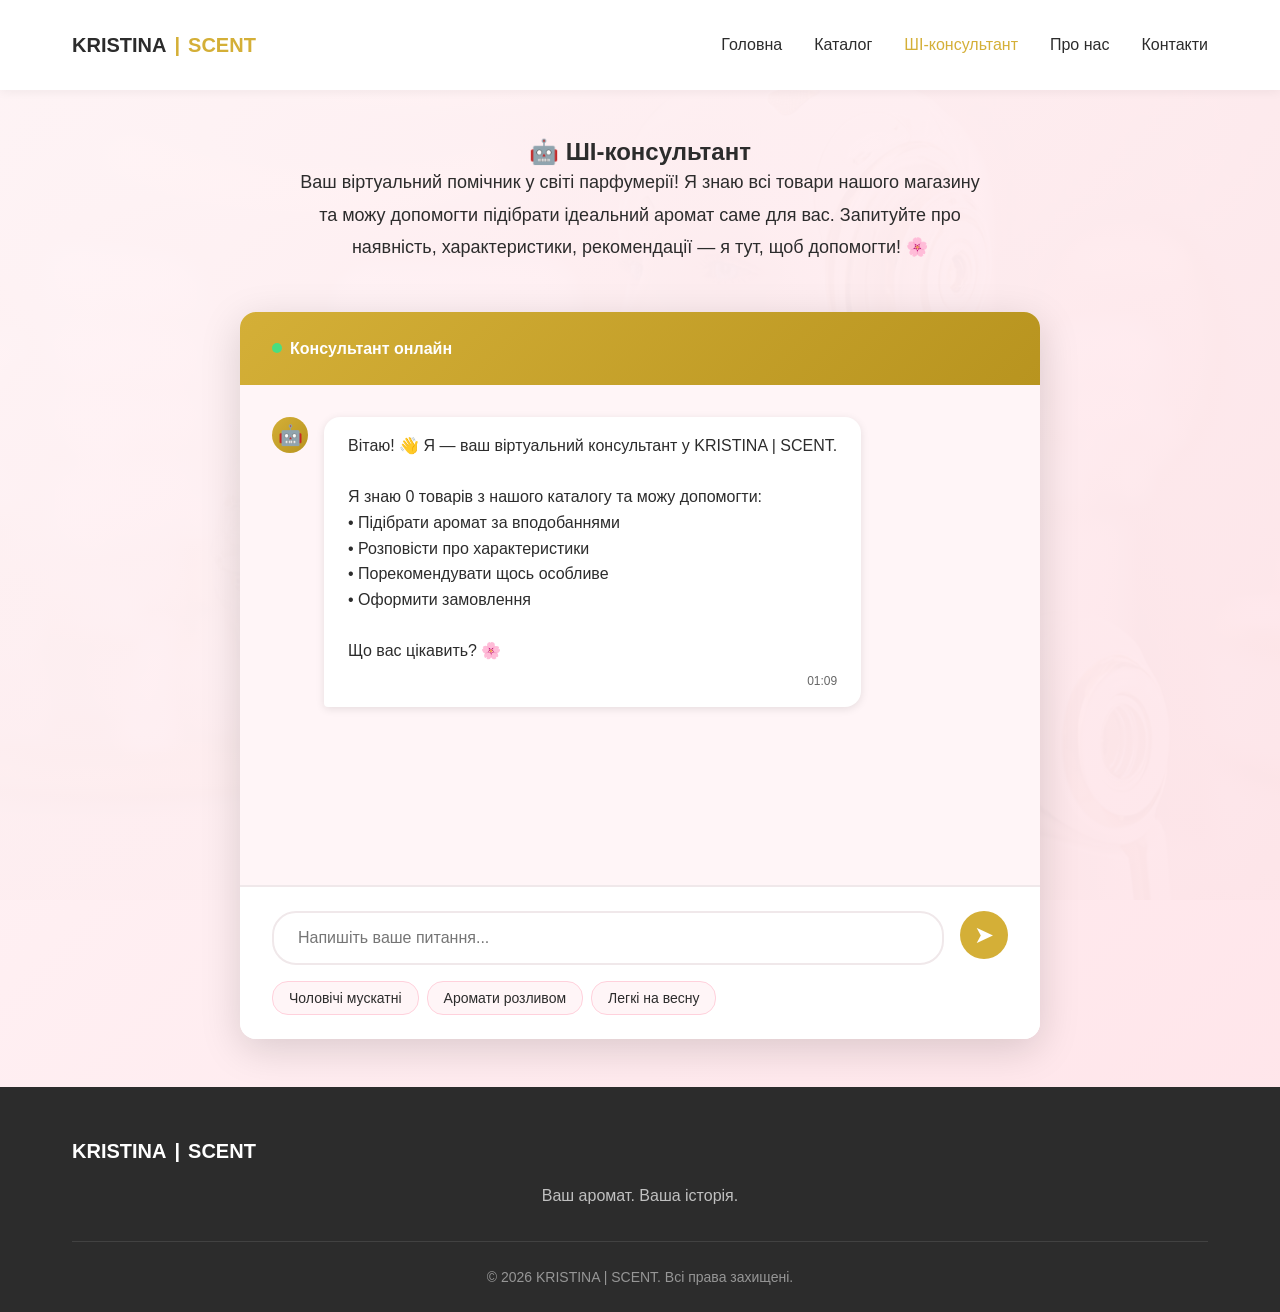
==== ai-consultant.html @ 4723db35 "Clean history: remove leaked keys; move secrets to Worker" ====
<!DOCTYPE html>
<html lang="uk">
<head>
    <meta charset="UTF-8">
    <meta name="viewport" content="width=device-width, initial-scale=1.0">
    <meta name="description" content="ШІ-консультант KRISTINA | SCENT — віртуальний помічник з вибору парфумерії">
    <title>ШІ-консультант — KRISTINA | SCENT</title>
    <link rel="icon" type="image/png" href="images/brand/favicon.png">
    <link rel="stylesheet" href="style.css">
    <link rel="stylesheet" href="ai-consultant.css">
</head>
<body>
    <!-- Header -->
    <header class="header">
        <div class="container">
            <div class="header-content">
                <a href="index.html" class="logo">
                    <span class="logo-text">KRISTINA</span>
                    <span class="logo-divider">|</span>
                    <span class="logo-accent">SCENT</span>
                </a>
                <button class="menu-toggle" aria-label="Меню">
                    <span></span>
                    <span></span>
                    <span></span>
                </button>
                <nav class="nav">
                    <a href="index.html" class="nav-link">Головна</a>
                    <a href="catalog.html" class="nav-link">Каталог</a>
                    <a href="ai-consultant.html" class="nav-link active">ШІ-консультант</a>
                    <a href="index.html#about" class="nav-link">Про нас</a>
                    <a href="index.html#contact" class="nav-link">Контакти</a>
                </nav>
            </div>
        </div>
    </header>

    <!-- AI Consultant Section -->
    <section class="ai-consultant-section">
        <div class="ai-background"></div>
        <div class="container">
            <div class="ai-intro">
                <h1 class="page-title">🤖 ШІ-консультант</h1>
                <p class="ai-description">
                    Ваш віртуальний помічник у світі парфумерії! Я знаю всі товари нашого магазину 
                    та можу допомогти підібрати ідеальний аромат саме для вас. Запитуйте про наявність, 
                    характеристики, рекомендації — я тут, щоб допомогти! 🌸
                </p>
            </div>

            <div class="chat-container">
                <div class="chat-header">
                    <div class="chat-status">
                        <span class="status-dot"></span>
                        <span>Консультант онлайн</span>
                    </div>
                </div>

                <div class="chat-messages" id="chatMessages">
                    <!-- Messages will be added here -->
                </div>

                <div class="chat-input-container">
                    <div class="typing-indicator" id="typingIndicator" style="display: none;">
                        <span></span>
                        <span></span>
                        <span></span>
                    </div>
                    <form class="chat-input-form" id="chatForm">
                        <input 
                            type="text" 
                            id="chatInput" 
                            placeholder="Напишіть ваше питання..."
                            autocomplete="off"
                            required
                        >
                        <button type="submit" id="sendButton">
                            <span>➤</span>
                        </button>
                    </form>
                    <div class="quick-questions">
                        <button class="quick-btn" data-question="Що чоловіче мускатне ви порекомендуєте?">Чоловічі мускатні</button>
                        <button class="quick-btn" data-question="Які аромати у вас є розливом?">Аромати розливом</button>
                        <button class="quick-btn" data-question="Порекомендуйте щось легке на весну">Легкі на весну</button>
                    </div>
                </div>
            </div>
        </div>
    </section>

    <!-- Footer -->
    <footer class="footer">
        <div class="container">
            <div class="footer-content">
                <div class="footer-brand">
                    <div class="logo">
                        <span class="logo-text">KRISTINA</span>
                        <span class="logo-divider">|</span>
                        <span class="logo-accent">SCENT</span>
                    </div>
                    <p class="footer-text">Ваш аромат. Ваша історія.</p>
                </div>
                <div class="footer-bottom">
                    <p>&copy; 2026 KRISTINA | SCENT. Всі права захищені.</p>
                </div>
            </div>
        </div>
    </footer>

    <script src="script.js"></script>
    <script src="ai-consultant.js"></script>
</body>
</html>
---- style.css ----
/* ========================================
   KRISTINA | SCENT — CSS Styles
   Mobile-first, Responsive, Soft Luxury
   ======================================== */

/* CSS Variables */
:root {
    --color-soft-pink: #FFF5F7;
    --color-pink-light: #FFE4E9;
    --color-pink-medium: #FFD1DC;
    --color-warm-gold: #D4AF37;
    --color-gold-dark: #B8941F;
    --color-white: #FFFFFF;
    --color-text: #2C2C2C;
    --color-text-light: #666666;
    --color-border: #F0E8EA;
    
    --font-primary: -apple-system, BlinkMacSystemFont, 'Segoe UI', Roboto, 'Helvetica Neue', Arial, sans-serif;
    
    --spacing-xs: 0.5rem;
    --spacing-sm: 1rem;
    --spacing-md: 1.5rem;
    --spacing-lg: 2rem;
    --spacing-xl: 3rem;
    --spacing-xxl: 4rem;
    
    --border-radius: 12px;
    --transition: all 0.3s ease;
}

/* Reset & Base Styles */
* {
    margin: 0;
    padding: 0;
    box-sizing: border-box;
}

html {
    scroll-behavior: smooth;
}

body {
    font-family: var(--font-primary);
    color: var(--color-text);
    background-color: var(--color-soft-pink);
    line-height: 1.6;
    overflow-x: hidden;
}

img {
    max-width: 100%;
    height: auto;
    display: block;
}

a {
    text-decoration: none;
    color: inherit;
    transition: var(--transition);
}

button {
    font-family: inherit;
    border: none;
    cursor: pointer;
    transition: var(--transition);
}

/* Container */
.container {
    width: 100%;
    max-width: 1200px;
    margin: 0 auto;
    padding: 0 var(--spacing-sm);
}

/* Typography */
h1, h2, h3, h4 {
    line-height: 1.2;
    font-weight: 600;
}

.section-title {
    font-size: 2rem;
    text-align: center;
    margin-bottom: var(--spacing-xl);
    color: var(--color-text);
    position: relative;
}

.section-title::after {
    content: '';
    display: block;
    width: 60px;
    height: 3px;
    background: linear-gradient(90deg, var(--color-warm-gold), var(--color-gold-dark));
    margin: var(--spacing-sm) auto 0;
    border-radius: 2px;
}

/* Header */
.header {
    background-color: var(--color-white);
    box-shadow: 0 2px 10px rgba(0, 0, 0, 0.05);
    position: sticky;
    top: 0;
    z-index: 1000;
}

.header-content {
    display: flex;
    justify-content: space-between;
    align-items: center;
    padding: var(--spacing-md) 0;
}

.logo {
    display: flex;
    align-items: center;
    gap: var(--spacing-xs);
    font-size: 1.25rem;
    font-weight: 600;
}

.logo-text {
    color: var(--color-text);
}

.logo-divider {
    color: var(--color-warm-gold);
}

.logo-accent {
    color: var(--color-warm-gold);
    font-weight: 700;
}

/* Mobile Menu Toggle */
.menu-toggle {
    display: flex;
    flex-direction: column;
    gap: 5px;
    background: transparent;
    padding: var(--spacing-xs);
    z-index: 1001;
}

.menu-toggle span {
    width: 25px;
    height: 2px;
    background-color: var(--color-text);
    transition: var(--transition);
}

.menu-toggle.active span:nth-child(1) {
    transform: rotate(45deg) translate(5px, 5px);
}

.menu-toggle.active span:nth-child(2) {
    opacity: 0;
}

.menu-toggle.active span:nth-child(3) {
    transform: rotate(-45deg) translate(7px, -6px);
}

/* Navigation */
.nav {
    display: none;
    position: fixed;
    top: 70px;
    left: 0;
    right: 0;
    background-color: var(--color-white);
    flex-direction: column;
    padding: var(--spacing-md);
    box-shadow: 0 4px 10px rgba(0, 0, 0, 0.1);
}

.nav.active {
    display: flex;
}

.nav-link {
    padding: var(--spacing-sm);
    color: var(--color-text);
    font-weight: 500;
    border-bottom: 1px solid var(--color-border);
}

.nav-link:last-child {
    border-bottom: none;
}

.nav-link:hover,
.nav-link.active {
    color: var(--color-warm-gold);
}

/* Hero Slider Section */
.hero {
    padding: 0;
    position: relative;
    overflow: hidden;
}

.hero-slider {
    position: relative;
    width: 100%;
    aspect-ratio: 16 / 9; /* Mobile: 16:9 */
    overflow: hidden;
}

.hero-slide {
    position: absolute;
    top: 0;
    left: 0;
    width: 100%;
    height: 100%;
    opacity: 0;
    visibility: hidden;
    transition: opacity 0.8s ease-in-out, visibility 0.8s ease-in-out;
    display: flex;
    align-items: center;
    text-align: center;
}

.hero-slide.active {
    opacity: 1;
    visibility: visible;
    z-index: 1;
}

.hero-slide-bg {
    position: absolute;
    top: 0;
    left: 0;
    width: 100%;
    height: 100%;
    z-index: 0;
}

.hero-slide-bg img {
    width: 100%;
    height: 100%;
    object-fit: cover;
}

/* Overlay для читабельності тексту */
.hero-slide::before {
    content: '';
    position: absolute;
    top: 0;
    left: 0;
    right: 0;
    bottom: 0;
    background: linear-gradient(180deg, rgba(255,255,255,0.5) 0%, rgba(255,255,255,0.7) 100%);
    z-index: 1;
    pointer-events: none;
}

.hero-slide .container {
    position: relative;
    z-index: 2;
    width: 100%;
}

.hero-content {
    max-width: 600px;
    margin: 0 auto;
    padding: var(--spacing-lg);
}

.hero-title {
    font-size: 2rem;
    margin-bottom: var(--spacing-md);
    color: var(--color-text);
    line-height: 1.2;
}

.hero-text {
    font-size: 1rem;
    color: var(--color-text);
    margin-bottom: var(--spacing-lg);
    line-height: 1.6;
}

/* Navigation Arrows */
.hero-arrow {
    position: absolute;
    top: 50%;
    transform: translateY(-50%);
    z-index: 10;
    background: rgba(255, 255, 255, 0.9);
    border: none;
    width: 40px;
    height: 40px;
    border-radius: 50%;
    cursor: pointer;
    display: flex;
    align-items: center;
    justify-content: center;
    transition: var(--transition);
    box-shadow: 0 2px 10px rgba(0, 0, 0, 0.1);
}

.hero-arrow:hover {
    background: var(--color-white);
    box-shadow: 0 4px 15px rgba(0, 0, 0, 0.15);
}

.hero-arrow span {
    font-size: 1.5rem;
    color: var(--color-text);
    line-height: 1;
    margin-top: -2px;
}

.hero-arrow-prev {
    left: var(--spacing-sm);
}

.hero-arrow-next {
    right: var(--spacing-sm);
}

/* Dots Navigation */
.hero-dots {
    position: absolute;
    bottom: var(--spacing-md);
    left: 50%;
    transform: translateX(-50%);
    z-index: 10;
    display: flex;
    gap: var(--spacing-xs);
}

.hero-dot {
    width: 10px;
    height: 10px;
    border-radius: 50%;
    background: rgba(255, 255, 255, 0.5);
    border: 2px solid rgba(212, 175, 55, 0.3);
    cursor: pointer;
    transition: var(--transition);
    padding: 0;
}

.hero-dot:hover {
    background: rgba(212, 175, 55, 0.5);
    border-color: var(--color-warm-gold);
}

.hero-dot.active {
    background: var(--color-warm-gold);
    border-color: var(--color-warm-gold);
    width: 24px;
    border-radius: 5px;
}

/* Buttons */
.btn {
    display: inline-block;
    padding: var(--spacing-md) var(--spacing-xl);
    border-radius: var(--border-radius);
    font-weight: 600;
    font-size: 1rem;
    transition: var(--transition);
}

.btn-primary {
    background: linear-gradient(135deg, var(--color-warm-gold), var(--color-gold-dark));
    color: var(--color-white);
}

.btn-primary:hover {
    transform: translateY(-2px);
    box-shadow: 0 6px 20px rgba(212, 175, 55, 0.4);
}

/* Categories Section */
.categories {
    padding: var(--spacing-xl) 0;
}

/* Large Category Cards (PRIMARY CTA) */
.categories-large-grid {
    display: grid;
    gap: var(--spacing-md);
    grid-template-columns: 1fr;
}

.category-large-card {
    position: relative;
    height: 160px;
    border-radius: var(--border-radius);
    overflow: hidden;
    cursor: pointer;
    transition: var(--transition);
    background-size: 90%;
    background-position: center;
    background-repeat: no-repeat;
    background-color: var(--color-pink-light);
    display: flex;
    align-items: flex-end;
    padding: var(--spacing-md);
}

.category-overlay {
    position: absolute;
    top: 0;
    left: 0;
    right: 0;
    bottom: 0;
    background: linear-gradient(180deg, rgba(0,0,0,0.1) 0%, rgba(0,0,0,0.4) 100%);
    transition: var(--transition);
}

.category-large-card:hover .category-overlay {
    background: linear-gradient(180deg, rgba(0,0,0,0.2) 0%, rgba(0,0,0,0.5) 100%);
}

.category-large-card:hover {
    transform: translateY(-5px);
    box-shadow: 0 10px 30px rgba(0, 0, 0, 0.15);
}

.category-large-title {
    position: relative;
    z-index: 1;
    color: var(--color-white);
    font-size: 1.125rem;
    font-weight: 600;
    text-shadow: 0 2px 10px rgba(0,0,0,0.5);
    background: linear-gradient(90deg, rgba(0,0,0,0.6) 0%, rgba(0,0,0,0.3) 100%);
    padding: var(--spacing-xs) var(--spacing-sm);
    border-radius: 6px;
}

/* Category background images */
.category-rozlyv {
    background-image: url('images/categories/rozlyv.jpg');
    background-size: cover;
    background-position: center;
}

.category-female {
    background-image: url('images/categories/female.jpg');
    background-size: cover;
    background-position: center;
}

.category-male {
    background-image: url('images/categories/male.jpg');
    background-size: cover;
    background-position: center;
}

.category-unisex {
    background-image: url('images/categories/unisex.jpg');
    background-size: cover;
    background-position: center;
}

.category-niche {
    background-image: url('images/categories/niche.jpg');
    background-size: cover;
    background-position: center;
}

.category-aroma {
    background-image: url('images/categories/aroma.jpg');
    background-size: cover;
    background-position: center;
}

/* Product Cards */
.popular-scents {
    padding: var(--spacing-xxl) 0;
    background-color: var(--color-white);
}

.products-grid {
    display: grid;
    gap: var(--spacing-md);
    grid-template-columns: repeat(2, 1fr);
}

.product-card {
    background-color: var(--color-soft-pink);
    border-radius: var(--border-radius);
    padding: var(--spacing-md);
    text-align: center;
    position: relative;
    transition: var(--transition);
}

.product-card:hover {
    transform: translateY(-5px);
    box-shadow: 0 6px 20px rgba(0, 0, 0, 0.1);
}

.product-badge {
    position: absolute;
    top: var(--spacing-sm);
    right: var(--spacing-sm);
    background: var(--color-warm-gold);
    color: var(--color-white);
    padding: 4px 12px;
    border-radius: 20px;
    font-size: 0.75rem;
    font-weight: 600;
}

.product-image {
    margin-bottom: var(--spacing-md);
    height: 150px;
    display: flex;
    align-items: center;
    justify-content: center;
}

.product-image img {
    max-width: 100%;
    max-height: 100%;
    object-fit: contain;
}

.product-name {
    font-size: 1rem;
    margin-bottom: var(--spacing-xs);
    color: var(--color-text);
    font-weight: 600;
}

.product-price {
    color: var(--color-warm-gold);
    font-weight: 600;
    font-size: 1.125rem;
}

/* Decant Banner */
.decant-banner {
    padding: var(--spacing-xl) 0;
    background: linear-gradient(135deg, var(--color-warm-gold) 0%, var(--color-gold-dark) 100%);
}

.decant-content {
    display: flex;
    align-items: center;
    gap: var(--spacing-md);
    background-color: rgba(255, 255, 255, 0.1);
    padding: var(--spacing-lg);
    border-radius: var(--border-radius);
    backdrop-filter: blur(10px);
}

.decant-icon {
    font-size: 3rem;
    flex-shrink: 0;
}

.decant-title {
    color: var(--color-white);
    font-size: 1.25rem;
    margin-bottom: var(--spacing-xs);
    font-weight: 600;
}

.decant-desc {
    color: rgba(255, 255, 255, 0.9);
    font-size: 0.95rem;
    line-height: 1.6;
}

/* Instagram Section */
.instagram-section {
    padding: var(--spacing-xxl) 0;
}

.instagram-grid {
    display: grid;
    grid-template-columns: repeat(3, 1fr);
    gap: var(--spacing-sm);
    margin-bottom: var(--spacing-lg);
}

.instagram-photo {
    aspect-ratio: 1;
    background-color: var(--color-pink-light);
    border-radius: var(--border-radius);
    display: flex;
    align-items: center;
    justify-content: center;
    overflow: hidden;
    transition: var(--transition);
}

.instagram-photo:hover {
    transform: scale(1.05);
}

.instagram-photo img {
    width: 100%;
    height: 100%;
    object-fit: cover;
}

.instagram-cta {
    text-align: center;
}

.instagram-cta p {
    color: var(--color-text-light);
    margin-bottom: var(--spacing-sm);
}

.instagram-link {
    color: var(--color-warm-gold);
    font-weight: 600;
    font-size: 1.125rem;
    display: inline-flex;
    align-items: center;
    gap: var(--spacing-xs);
}

.instagram-link:hover {
    gap: var(--spacing-sm);
}

/* Why Us Section */
.why-us {
    padding: var(--spacing-xxl) 0;
    position: relative;
    overflow: hidden;
    min-height: 500px;
}

.why-us-bg {
    position: absolute;
    top: 0;
    left: 0;
    width: 100%;
    height: 100%;
    background-image: url('images/brand/me.jpg');
    background-size: cover;
    background-position: center;
    z-index: 0;
}

.why-us-overlay {
    position: absolute;
    top: 0;
    left: 0;
    width: 100%;
    height: 100%;
    background: linear-gradient(135deg, rgba(255, 255, 255, 0.75) 0%, rgba(255, 245, 247, 0.65) 50%, rgba(255, 228, 233, 0.7) 100%);
    z-index: 1;
}

.why-us .container {
    position: relative;
    z-index: 2;
}

.why-us .section-title {
    color: var(--color-text);
    text-shadow: 0 2px 8px rgba(255, 255, 255, 0.9);
}

.why-us .feature {
    background: rgba(255, 255, 255, 0.85);
    border-radius: var(--border-radius);
    padding: var(--spacing-lg);
    backdrop-filter: blur(8px);
}

.features-grid {
    display: grid;
    gap: var(--spacing-lg);
}

.feature {
    text-align: center;
    padding: var(--spacing-md);
}

.feature-icon {
    font-size: 2.5rem;
    margin-bottom: var(--spacing-md);
    color: var(--color-warm-gold);
}

.feature-title {
    font-size: 1.125rem;
    margin-bottom: var(--spacing-sm);
    color: var(--color-text);
}

.feature-text {
    color: var(--color-text-light);
}

/* Feedback Section */
.feedback-section {
    padding: var(--spacing-xxl) 0;
    background-color: var(--color-white);
    overflow: hidden;
}

.feedback-subtitle {
    text-align: center;
    font-size: 0.875rem;
    color: var(--color-text-light);
    margin-bottom: var(--spacing-xs);
    text-transform: uppercase;
    letter-spacing: 1px;
}

.feedback-slider-wrapper {
    position: relative;
    margin-top: var(--spacing-xl);
}

.feedback-slider {
    overflow: hidden;
    margin: 0 var(--spacing-sm);
}

.feedback-track {
    display: flex;
    gap: var(--spacing-md);
    transition: transform 0.4s ease;
    will-change: transform;
}

.feedback-item {
    flex: 0 0 85%;
    max-width: 400px;
}

.feedback-item img {
    width: 100%;
    height: auto;
    border-radius: var(--border-radius);
    box-shadow: 0 4px 15px rgba(0, 0, 0, 0.1);
    display: block;
}

.feedback-arrow {
    position: absolute;
    top: 50%;
    transform: translateY(-50%);
    background: rgba(255, 255, 255, 0.95);
    border: none;
    width: 45px;
    height: 45px;
    border-radius: 50%;
    cursor: pointer;
    display: none;
    align-items: center;
    justify-content: center;
    transition: var(--transition);
    box-shadow: 0 2px 15px rgba(0, 0, 0, 0.15);
    z-index: 10;
}

.feedback-arrow:hover {
    background: var(--color-white);
    box-shadow: 0 4px 20px rgba(0, 0, 0, 0.2);
}

.feedback-arrow span {
    font-size: 2rem;
    color: var(--color-warm-gold);
    line-height: 1;
}

.feedback-arrow-prev {
    left: -10px;
}

.feedback-arrow-next {
    right: -10px;
}

/* About Section (Short Version) */
.about {
    padding: var(--spacing-xl) 0;
    background-color: var(--color-white);
}

.about-content {
    max-width: 700px;
    margin: 0 auto;
}

.about-text-short {
    font-size: 1.125rem;
    line-height: 1.8;
    color: var(--color-text);
    text-align: center;
}

/* Contact Section */
.contact {
    padding: var(--spacing-xxl) 0;
    background-color: var(--color-white);
}

.contact-grid {
    display: grid;
    gap: var(--spacing-lg);
}

.contact-item {
    text-align: center;
    padding: var(--spacing-lg);
    background-color: var(--color-soft-pink);
    border-radius: var(--border-radius);
}

.contact-title {
    font-size: 1.25rem;
    margin-bottom: var(--spacing-sm);
    color: var(--color-text);
}

.contact-text {
    color: var(--color-text-light);
    margin-bottom: var(--spacing-sm);
}

.contact-link {
    color: var(--color-warm-gold);
    font-weight: 600;
}

.contact-link:hover {
    text-decoration: underline;
}

/* Footer */
.footer {
    background-color: var(--color-text);
    color: var(--color-white);
    padding: var(--spacing-xl) 0 var(--spacing-md);
}

.footer-content {
    text-align: center;
}

.footer-brand {
    margin-bottom: var(--spacing-lg);
}

.footer .logo-text,
.footer .logo-divider,
.footer .logo-accent {
    color: var(--color-white);
}

.footer-text {
    color: rgba(255, 255, 255, 0.7);
    margin-top: var(--spacing-sm);
}

.footer-bottom {
    border-top: 1px solid rgba(255, 255, 255, 0.1);
    padding-top: var(--spacing-md);
    margin-top: var(--spacing-lg);
}

.footer-bottom p {
    color: rgba(255, 255, 255, 0.5);
    font-size: 0.875rem;
}

/* Tablet Styles (768px and up) */
@media (min-width: 768px) {
    .container {
        padding: 0 var(--spacing-lg);
    }
    
    .menu-toggle {
        display: none;
    }
    
    .nav {
        display: flex;
        position: static;
        flex-direction: row;
        padding: 0;
        gap: var(--spacing-lg);
        background: transparent;
        box-shadow: none;
    }
    
    .nav-link {
        padding: var(--spacing-xs) 0;
        border-bottom: none;
    }
    
    /* Hero Slider - 21:9 on tablet/desktop */
    .hero-slider {
        aspect-ratio: 21 / 9;
    }
    
    .hero-title {
        font-size: 3rem;
    }
    
    .hero-text {
        font-size: 1.25rem;
    }
    
    .hero-arrow {
        width: 50px;
        height: 50px;
    }
    
    .hero-arrow span {
        font-size: 2rem;
    }
    
    .hero-arrow-prev {
        left: var(--spacing-lg);
    }
    
    .hero-arrow-next {
        right: var(--spacing-lg);
    }
    
    .hero-dot {
        width: 12px;
        height: 12px;
    }
    
    .hero-dot.active {
        width: 30px;
    }
    
    /* Large category cards - 2 columns on tablet */
    .categories-large-grid {
        grid-template-columns: repeat(2, 1fr);
        gap: var(--spacing-lg);
    }
    
    .category-large-card {
        height: 220px;
        background-size: cover;
        padding: var(--spacing-lg);
    }
    
    .category-large-title {
        font-size: 1.5rem;
        padding: 0;
        background: none;
    }
    
    /* Products - 3 columns on tablet */
    .products-grid {
        grid-template-columns: repeat(3, 1fr);
    }
    
    .features-grid {
        grid-template-columns: repeat(2, 1fr);
    }
    
    /* Feedback slider - show arrows on tablet */
    .feedback-arrow {
        display: flex;
    }
    
    .feedback-item {
        flex: 0 0 45%;
    }
    
    .feedback-slider {
        margin: 0 var(--spacing-xl);
    }
    
    .feedback-arrow-prev {
        left: 0;
    }
    
    .feedback-arrow-next {
        right: 0;
    }
    
    .contact-grid {
        grid-template-columns: repeat(3, 1fr);
    }
    
    .decant-content {
        padding: var(--spacing-xl);
    }
    
    .decant-icon {
        font-size: 4rem;
    }
}

/* Desktop Styles (1024px and up) */
@media (min-width: 1024px) {
    .section-title {
        font-size: 2.5rem;
    }
    
    .hero-title {
        font-size: 3.5rem;
    }
    
    /* Categories - 3 columns (2 rows × 3) */
    .categories-large-grid {
        grid-template-columns: repeat(3, 1fr);
    }
    
    .category-large-card {
        height: 250px;
    }
    
    .category-large-title {
        font-size: 1.75rem;
    }
    
    .features-grid {
        grid-template-columns: repeat(4, 1fr);
    }
    
    /* Feedback slider - optimal card width on desktop */
    .feedback-item {
        flex: 0 0 38%;
        max-width: 450px;
    }
}

/* Large Desktop (1200px and up) */
@media (min-width: 1200px) {
    .categories-large-grid {
        gap: var(--spacing-xl);
    }
    
    .category-large-card {
        height: 280px;
    }
    
    .hero-title {
        font-size: 4rem;
    }
}
---- ai-consultant.css ----
/* ========================================
   AI CONSULTANT PAGE STYLES
   ======================================== */

/* AI Section */
.ai-consultant-section {
    min-height: calc(100vh - 80px);
    padding: var(--spacing-xl) 0;
    position: relative;
    overflow: hidden;
}

.ai-background {
    position: absolute;
    top: 0;
    left: 0;
    width: 100%;
    height: 100%;
    background-image: url('images/brand/aibg.jpg');
    background-size: cover;
    background-position: center;
    background-attachment: fixed;
    z-index: 0;
    opacity: 0.3;
}

.ai-consultant-section::before {
    content: '';
    position: absolute;
    top: 0;
    left: 0;
    width: 100%;
    height: 100%;
    background: linear-gradient(135deg, rgba(255, 245, 247, 0.95) 0%, rgba(255, 228, 233, 0.9) 100%);
    z-index: 1;
}

.ai-consultant-section .container {
    position: relative;
    z-index: 2;
}

/* Intro */
.ai-intro {
    text-align: center;
    margin-bottom: var(--spacing-xl);
}

.ai-description {
    max-width: 700px;
    margin: 0 auto;
    font-size: 1.125rem;
    color: var(--color-text);
    line-height: 1.8;
}

/* Chat Container */
.chat-container {
    max-width: 800px;
    margin: 0 auto;
    background: var(--color-white);
    border-radius: 16px;
    overflow: hidden;
    box-shadow: 0 10px 40px rgba(0, 0, 0, 0.15);
}

/* Chat Header */
.chat-header {
    background: linear-gradient(135deg, var(--color-warm-gold) 0%, #B8941F 100%);
    padding: var(--spacing-md) var(--spacing-lg);
    color: var(--color-white);
}

.chat-status {
    display: flex;
    align-items: center;
    gap: var(--spacing-xs);
    font-weight: 600;
}

.status-dot {
    width: 10px;
    height: 10px;
    background: #4ade80;
    border-radius: 50%;
    animation: pulse 2s infinite;
}

@keyframes pulse {
    0%, 100% { opacity: 1; }
    50% { opacity: 0.5; }
}

/* Chat Messages */
.chat-messages {
    height: 500px;
    overflow-y: auto;
    padding: var(--spacing-lg);
    background: var(--color-soft-pink);
    display: flex;
    flex-direction: column;
    gap: var(--spacing-md);
}

.chat-messages::-webkit-scrollbar {
    width: 8px;
}

.chat-messages::-webkit-scrollbar-track {
    background: var(--color-pink-light);
}

.chat-messages::-webkit-scrollbar-thumb {
    background: var(--color-warm-gold);
    border-radius: 4px;
}

/* Message Bubbles */
.message {
    display: flex;
    gap: var(--spacing-sm);
    animation: slideIn 0.3s ease;
    max-width: 85%;
}

@keyframes slideIn {
    from {
        opacity: 0;
        transform: translateY(10px);
    }
    to {
        opacity: 1;
        transform: translateY(0);
    }
}

.message.assistant {
    align-self: flex-start;
}

.message.user {
    align-self: flex-end;
    flex-direction: row-reverse;
}

.message-avatar {
    width: 36px;
    height: 36px;
    border-radius: 50%;
    display: flex;
    align-items: center;
    justify-content: center;
    font-size: 1.25rem;
    flex-shrink: 0;
}

.message.assistant .message-avatar {
    background: linear-gradient(135deg, var(--color-warm-gold) 0%, #B8941F 100%);
}

.message.user .message-avatar {
    background: linear-gradient(135deg, var(--color-pink-medium) 0%, var(--color-pink-light) 100%);
}

.message-bubble {
    padding: var(--spacing-sm) var(--spacing-md);
    border-radius: 16px;
    line-height: 1.6;
    word-wrap: break-word;
}

.message.assistant .message-bubble {
    background: var(--color-white);
    color: var(--color-text);
    border-bottom-left-radius: 4px;
    box-shadow: 0 2px 8px rgba(0, 0, 0, 0.1);
}

.message.user .message-bubble {
    background: var(--color-warm-gold);
    color: var(--color-white);
    border-bottom-right-radius: 4px;
}

.message-time {
    font-size: 0.75rem;
    color: var(--color-text-light);
    margin-top: var(--spacing-xs);
    text-align: right;
}

.message.user .message-time {
    color: rgba(255, 255, 255, 0.8);
}

/* Typing Indicator */
.typing-indicator {
    display: flex;
    gap: 4px;
    padding: var(--spacing-sm);
    background: var(--color-white);
    border-radius: 16px;
    width: fit-content;
    margin-left: 48px;
}

.typing-indicator span {
    width: 8px;
    height: 8px;
    background: var(--color-warm-gold);
    border-radius: 50%;
    animation: typing 1.4s infinite;
}

.typing-indicator span:nth-child(2) {
    animation-delay: 0.2s;
}

.typing-indicator span:nth-child(3) {
    animation-delay: 0.4s;
}

@keyframes typing {
    0%, 60%, 100% {
        transform: translateY(0);
        opacity: 0.7;
    }
    30% {
        transform: translateY(-10px);
        opacity: 1;
    }
}

/* Chat Input */
.chat-input-container {
    padding: var(--spacing-md) var(--spacing-lg);
    background: var(--color-white);
    border-top: 2px solid var(--color-border);
}

.chat-input-form {
    display: flex;
    gap: var(--spacing-sm);
    margin-bottom: var(--spacing-sm);
}

#chatInput {
    flex: 1;
    padding: var(--spacing-sm) var(--spacing-md);
    border: 2px solid var(--color-border);
    border-radius: 24px;
    font-family: inherit;
    font-size: 1rem;
    transition: var(--transition);
}

#chatInput:focus {
    outline: none;
    border-color: var(--color-warm-gold);
}

#sendButton {
    width: 48px;
    height: 48px;
    border-radius: 50%;
    background: var(--color-warm-gold);
    color: var(--color-white);
    border: none;
    cursor: pointer;
    display: flex;
    align-items: center;
    justify-content: center;
    font-size: 1.5rem;
    transition: var(--transition);
    flex-shrink: 0;
}

#sendButton:hover {
    background: #B8941F;
    transform: scale(1.05);
}

#sendButton:disabled {
    background: var(--color-border);
    cursor: not-allowed;
    transform: none;
}

/* Quick Questions */
.quick-questions {
    display: flex;
    gap: var(--spacing-xs);
    flex-wrap: wrap;
}

.quick-btn {
    padding: var(--spacing-xs) var(--spacing-sm);
    background: var(--color-soft-pink);
    border: 1px solid var(--color-pink-medium);
    border-radius: 16px;
    font-size: 0.875rem;
    color: var(--color-text);
    cursor: pointer;
    transition: var(--transition);
}

.quick-btn:hover {
    background: var(--color-warm-gold);
    color: var(--color-white);
    border-color: var(--color-warm-gold);
}

/* Order Button in Message */
.order-button {
    display: inline-block;
    margin-top: var(--spacing-sm);
    padding: var(--spacing-xs) var(--spacing-md);
    background: var(--color-warm-gold);
    color: var(--color-white);
    border: none;
    border-radius: 8px;
    cursor: pointer;
    font-weight: 600;
    transition: var(--transition);
}

.order-button:hover {
    background: #B8941F;
}

/* Product Card in Message */
.product-suggestion {
    background: var(--color-soft-pink);
    padding: var(--spacing-sm);
    border-radius: 8px;
    margin-top: var(--spacing-xs);
}

.product-suggestion strong {
    color: var(--color-warm-gold);
}

/* Responsive */
@media (max-width: 768px) {
    .chat-messages {
        height: 400px;
    }

    .message {
        max-width: 90%;
    }

    .ai-description {
        font-size: 1rem;
    }

    .quick-btn {
        font-size: 0.8rem;
        padding: 6px 12px;
    }
}
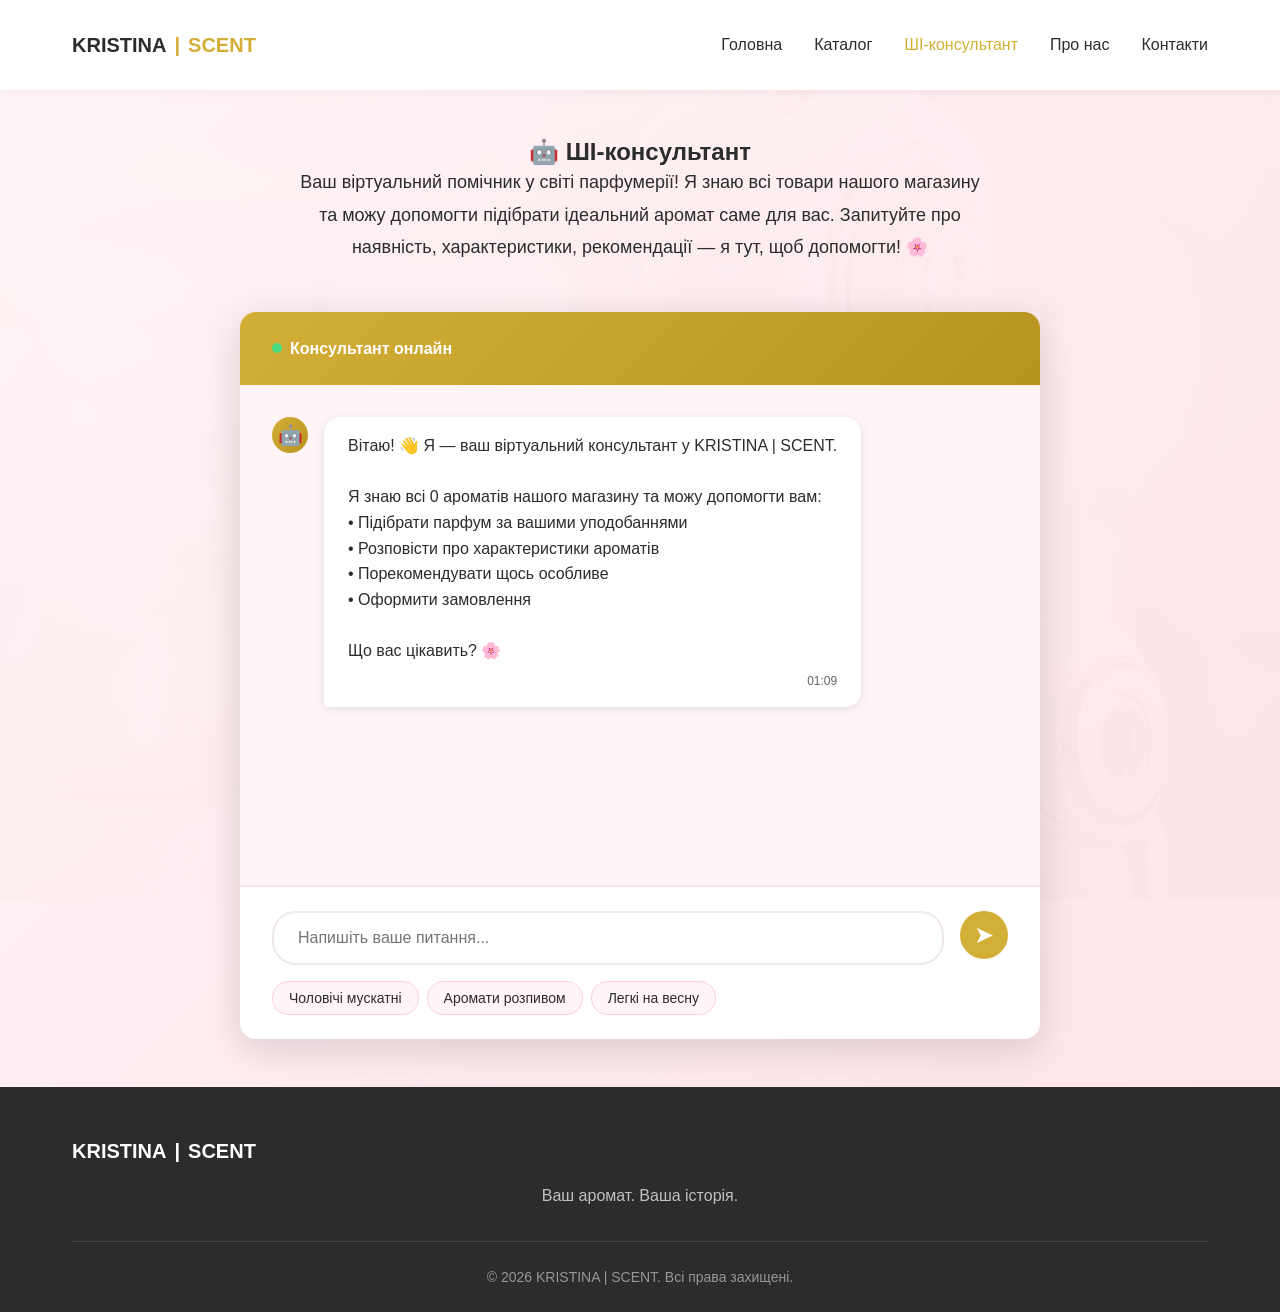
==== commit d0fb7466: "Back to Claude 2" ====
--- a/ai-consultant.html
+++ b/ai-consultant.html
@@ -80,7 +80,7 @@
                     </form>
                     <div class="quick-questions">
                         <button class="quick-btn" data-question="Що чоловіче мускатне ви порекомендуєте?">Чоловічі мускатні</button>
-                        <button class="quick-btn" data-question="Які аромати у вас є розливом?">Аромати розливом</button>
+                        <button class="quick-btn" data-question="Які аромати у вас є розпивом?">Аромати розпивом</button>
                         <button class="quick-btn" data-question="Порекомендуйте щось легке на весну">Легкі на весну</button>
                     </div>
                 </div>
--- a/style.css
+++ b/style.css
@@ -1,5 +1,5 @@
 /* ========================================
-   KRISTINA | SCENT — CSS Styles
+   KRISTINA | SCENT â€” CSS Styles
    Mobile-first, Responsive, Soft Luxury
    ======================================== */
 
@@ -246,7 +246,7 @@
     object-fit: cover;
 }
 
-/* Overlay для читабельності тексту */
+/* Overlay Ð´Ð»Ñ Ñ‡Ð¸Ñ‚Ð°Ð±ÐµÐ»ÑŒÐ½Ð¾ÑÑ‚Ñ– Ñ‚ÐµÐºÑÑ‚Ñƒ */
 .hero-slide::before {
     content: '';
     position: absolute;
@@ -438,8 +438,8 @@
 }
 
 /* Category background images */
-.category-rozlyv {
-    background-image: url('images/categories/rozlyv.jpg');
+.category-rozpyv {
+    background-image: url('images/categories/rozpyv.jpg');
     background-size: cover;
     background-position: center;
 }
@@ -1012,7 +1012,7 @@
         font-size: 3.5rem;
     }
     
-    /* Categories - 3 columns (2 rows × 3) */
+    /* Categories - 3 columns (2 rows Ã— 3) */
     .categories-large-grid {
         grid-template-columns: repeat(3, 1fr);
     }
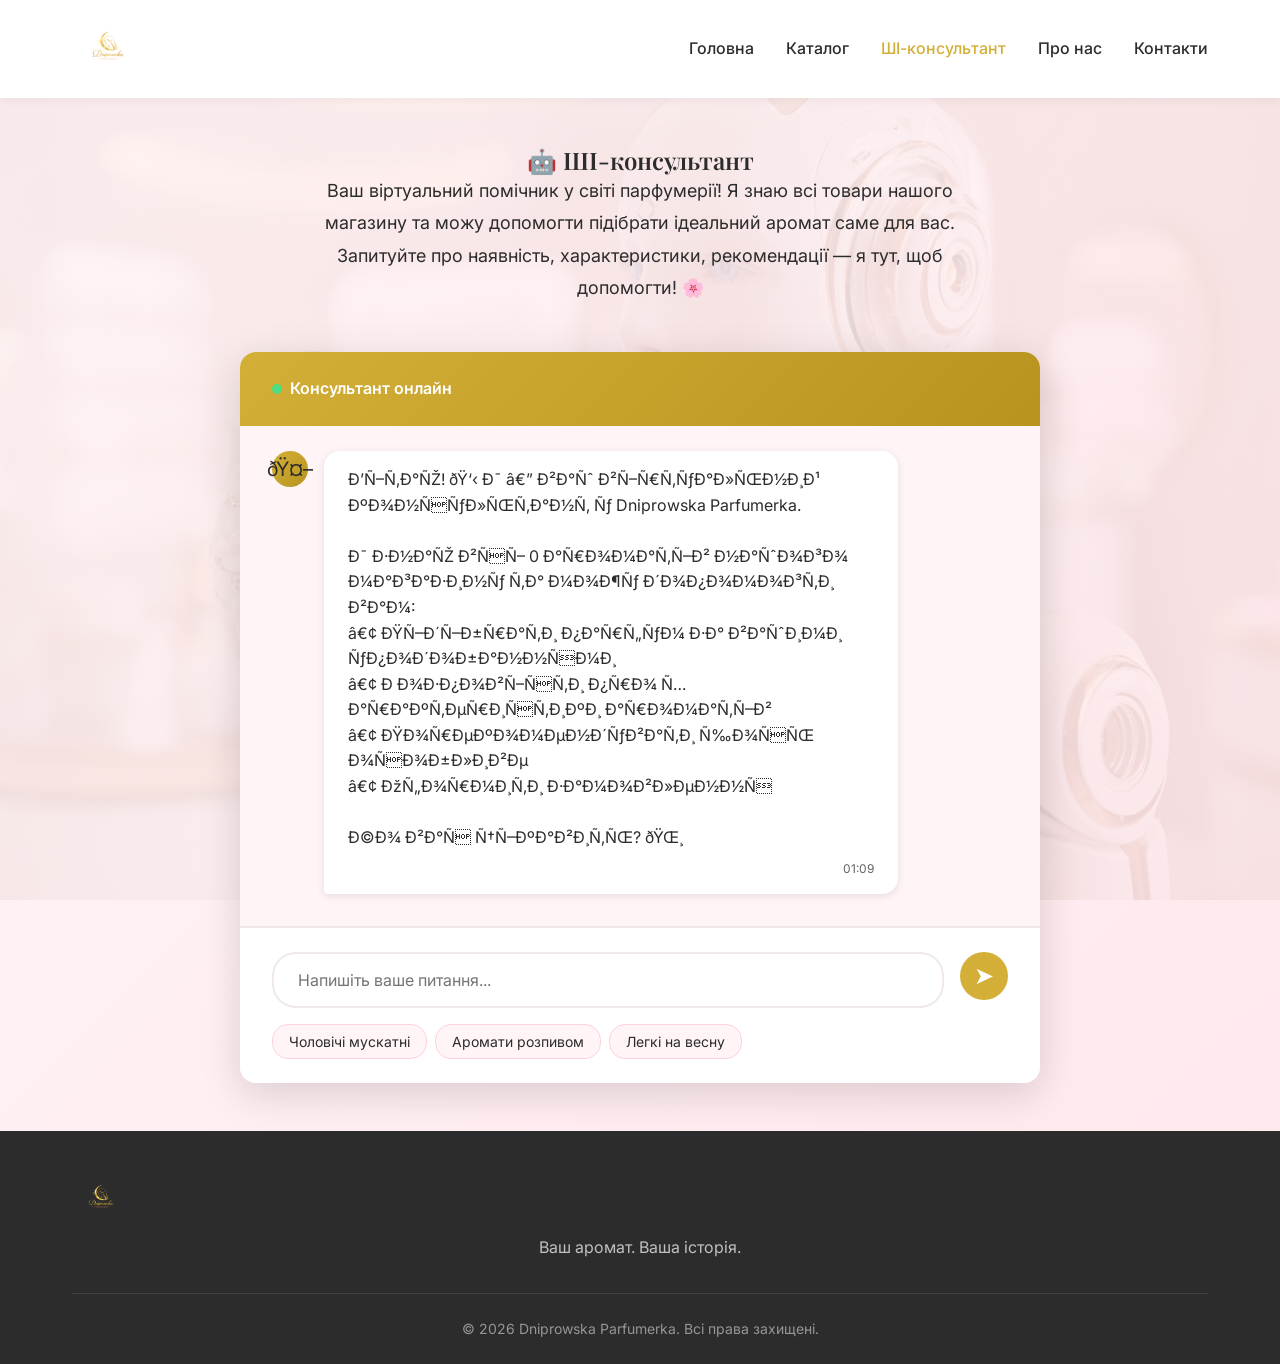
==== commit cace670f: "Rebranding" ====
--- a/ai-consultant.html
+++ b/ai-consultant.html
@@ -3,8 +3,8 @@
 <head>
     <meta charset="UTF-8">
     <meta name="viewport" content="width=device-width, initial-scale=1.0">
-    <meta name="description" content="ШІ-консультант KRISTINA | SCENT — віртуальний помічник з вибору парфумерії">
-    <title>ШІ-консультант — KRISTINA | SCENT</title>
+    <meta name="description" content="ШІ-консультант Dniprowska Parfumerka — віртуальний помічник з вибору парфумерії">
+    <title>ШІ-консультант — Dniprowska Parfumerka</title>
     <link rel="icon" type="image/png" href="images/brand/favicon.png">
     <link rel="stylesheet" href="style.css">
     <link rel="stylesheet" href="ai-consultant.css">
@@ -15,9 +15,7 @@
         <div class="container">
             <div class="header-content">
                 <a href="index.html" class="logo">
-                    <span class="logo-text">KRISTINA</span>
-                    <span class="logo-divider">|</span>
-                    <span class="logo-accent">SCENT</span>
+                    <img src="images/brand/logo-big.png" alt="Dniprowska Parfumerka" class="logo-img">
                 </a>
                 <button class="menu-toggle" aria-label="Меню">
                     <span></span>
@@ -94,14 +92,12 @@
             <div class="footer-content">
                 <div class="footer-brand">
                     <div class="logo">
-                        <span class="logo-text">KRISTINA</span>
-                        <span class="logo-divider">|</span>
-                        <span class="logo-accent">SCENT</span>
+                        <img src="images/brand/logo-big.png" alt="Dniprowska Parfumerka" class="logo-img">
                     </div>
                     <p class="footer-text">Ваш аромат. Ваша історія.</p>
                 </div>
                 <div class="footer-bottom">
-                    <p>&copy; 2026 KRISTINA | SCENT. Всі права захищені.</p>
+                    <p>&copy; 2026 Dniprowska Parfumerka. Всі права захищені.</p>
                 </div>
             </div>
         </div>
--- a/style.css
+++ b/style.css
@@ -2,6 +2,9 @@
    KRISTINA | SCENT â€” CSS Styles
    Mobile-first, Responsive, Soft Luxury
    ======================================== */
+
+/* Google Fonts Import */
+@import url('https://fonts.googleapis.com/css2?family=Inter:wght@300;400;500;600;700&family=Playfair+Display:wght@400;500;600;700;800&display=swap');
 
 /* CSS Variables */
 :root {
@@ -15,7 +18,8 @@
     --color-text-light: #666666;
     --color-border: #F0E8EA;
     
-    --font-primary: -apple-system, BlinkMacSystemFont, 'Segoe UI', Roboto, 'Helvetica Neue', Arial, sans-serif;
+    --font-primary: 'Inter', -apple-system, BlinkMacSystemFont, 'Segoe UI', Roboto, sans-serif;
+    --font-headings: 'Playfair Display', Georgia, serif;
     
     --spacing-xs: 0.5rem;
     --spacing-sm: 1rem;
@@ -75,12 +79,14 @@
 }
 
 /* Typography */
-h1, h2, h3, h4 {
+h1, h2, h3, h4, h5, h6 {
+    font-family: var(--font-headings);
     line-height: 1.2;
     font-weight: 600;
 }
 
 .section-title {
+    font-family: var(--font-headings);
     font-size: 2rem;
     text-align: center;
     margin-bottom: var(--spacing-xl);
@@ -120,6 +126,7 @@
     gap: var(--spacing-xs);
     font-size: 1.25rem;
     font-weight: 600;
+    font-family: var(--font-headings);
 }
 
 .logo-text {
@@ -133,6 +140,12 @@
 .logo-accent {
     color: var(--color-warm-gold);
     font-weight: 700;
+}
+
+.logo-img {
+    height: 50px;
+    width: auto;
+    display: block;
 }
 
 /* Mobile Menu Toggle */
@@ -272,6 +285,7 @@
 }
 
 .hero-title {
+    font-family: var(--font-headings);
     font-size: 2rem;
     margin-bottom: var(--spacing-md);
     color: var(--color-text);
@@ -426,6 +440,7 @@
 }
 
 .category-large-title {
+    font-family: var(--font-headings);
     position: relative;
     z-index: 1;
     color: var(--color-white);
@@ -527,6 +542,7 @@
 }
 
 .product-name {
+    font-family: var(--font-headings);
     font-size: 1rem;
     margin-bottom: var(--spacing-xs);
     color: var(--color-text);
@@ -561,6 +577,7 @@
 }
 
 .decant-title {
+    font-family: var(--font-headings);
     color: var(--color-white);
     font-size: 1.25rem;
     margin-bottom: var(--spacing-xs);
@@ -692,6 +709,7 @@
 }
 
 .feature-title {
+    font-family: var(--font-headings);
     font-size: 1.125rem;
     margin-bottom: var(--spacing-sm);
     color: var(--color-text);
@@ -821,6 +839,7 @@
 }
 
 .contact-title {
+    font-family: var(--font-headings);
     font-size: 1.25rem;
     margin-bottom: var(--spacing-sm);
     color: var(--color-text);
@@ -859,6 +878,11 @@
 .footer .logo-divider,
 .footer .logo-accent {
     color: var(--color-white);
+}
+
+.footer .logo-img {
+    height: 40px;
+    width: auto;
 }
 
 .footer-text {
--- a/ai-consultant.css
+++ b/ai-consultant.css
@@ -1,5 +1,6 @@
 /* ========================================
    AI CONSULTANT PAGE STYLES
+   З ПРЯМИМ ПОСИЛАННЯМ НА ФОН
    ======================================== */
 
 /* AI Section */
@@ -16,12 +17,13 @@
     left: 0;
     width: 100%;
     height: 100%;
+    /* Локальний шлях (як в інших місцях проєкту) */
     background-image: url('images/brand/aibg.jpg');
     background-size: cover;
     background-position: center;
     background-attachment: fixed;
     z-index: 0;
-    opacity: 0.3;
+    opacity: 0.4;
 }
 
 .ai-consultant-section::before {
@@ -31,7 +33,7 @@
     left: 0;
     width: 100%;
     height: 100%;
-    background: linear-gradient(135deg, rgba(255, 245, 247, 0.95) 0%, rgba(255, 228, 233, 0.9) 100%);
+    background: linear-gradient(135deg, rgba(255, 245, 247, 0.75) 0%, rgba(255, 228, 233, 0.7) 100%);
     z-index: 1;
 }
 
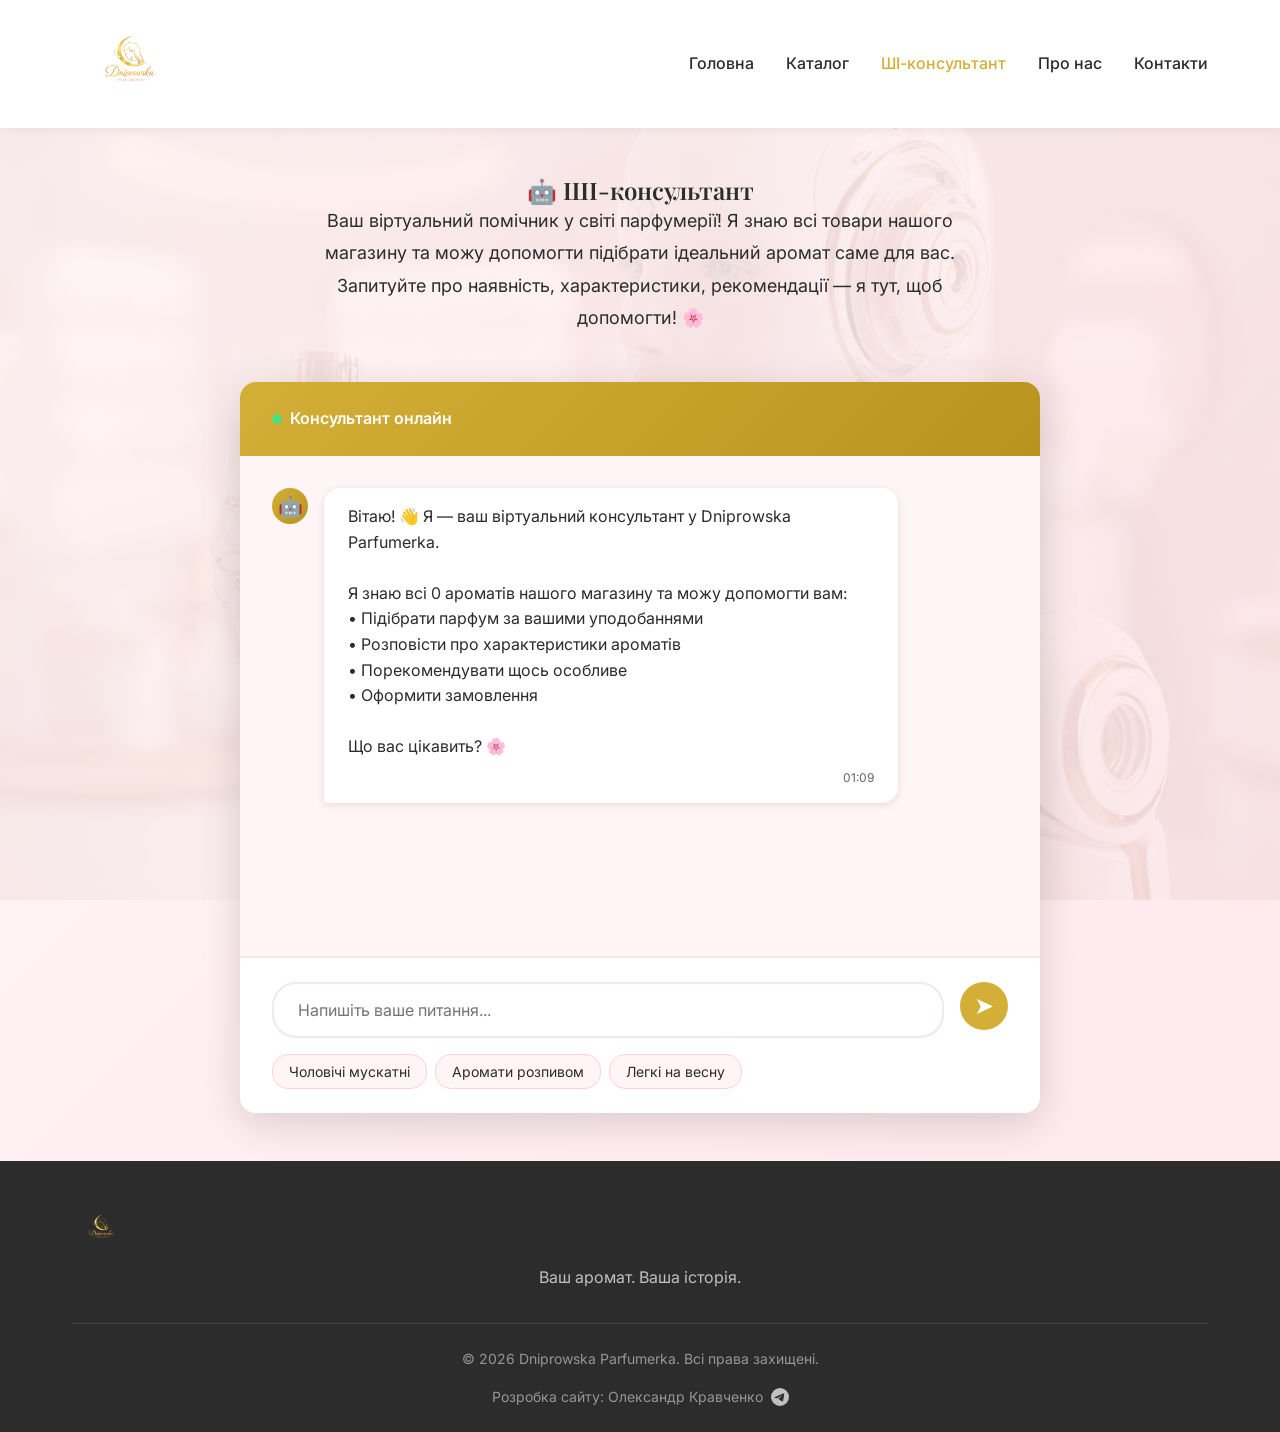
==== commit 0c3345ce: "Rebranding 2" ====
--- a/ai-consultant.html
+++ b/ai-consultant.html
@@ -98,6 +98,14 @@
                 </div>
                 <div class="footer-bottom">
                     <p>&copy; 2026 Dniprowska Parfumerka. Всі права захищені.</p>
+                    <p class="footer-credits">
+                        Розробка сайту: Олександр Кравченко 
+                        <a href="https://t.me/+380936429885" target="_blank" class="telegram-link" aria-label="Telegram">
+                            <svg xmlns="http://www.w3.org/2000/svg" width="16" height="16" fill="currentColor" viewBox="0 0 16 16">
+                                <path d="M16 8A8 8 0 1 1 0 8a8 8 0 0 1 16 0zM8.287 5.906c-.778.324-2.334.994-4.666 2.01-.378.15-.577.298-.595.442-.03.243.275.339.69.47l.175.055c.408.133.958.288 1.243.294.26.006.549-.1.868-.32 2.179-1.471 3.304-2.214 3.374-2.23.05-.012.12-.026.166.016.047.041.042.12.037.141-.03.129-1.227 1.241-1.846 1.817-.193.18-.33.307-.358.336a8.154 8.154 0 0 1-.188.186c-.38.366-.664.64.015 1.088.327.216.588.393.85.571.284.194.568.387.936.629.093.06.183.125.27.187.331.236.63.448.997.414.214-.02.435-.22.547-.82.265-1.417.786-4.486.906-5.751a1.426 1.426 0 0 0-.013-.315.337.337 0 0 0-.114-.217.526.526 0 0 0-.31-.093c-.3.005-.763.166-2.984 1.09z"/>
+                            </svg>
+                        </a>
+                    </p>
                 </div>
             </div>
         </div>
--- a/style.css
+++ b/style.css
@@ -143,7 +143,7 @@
 }
 
 .logo-img {
-    height: 50px;
+    height: 80px;
     width: auto;
     display: block;
 }
@@ -901,6 +901,31 @@
     font-size: 0.875rem;
 }
 
+.footer-credits {
+    margin-top: var(--spacing-sm);
+    display: flex;
+    align-items: center;
+    justify-content: center;
+    gap: var(--spacing-xs);
+}
+
+.telegram-link {
+    display: inline-flex;
+    align-items: center;
+    color: rgba(255, 255, 255, 0.7);
+    transition: var(--transition);
+}
+
+.telegram-link:hover {
+    color: var(--color-warm-gold);
+    transform: scale(1.1);
+}
+
+.telegram-link svg {
+    width: 18px;
+    height: 18px;
+}
+
 /* Tablet Styles (768px and up) */
 @media (min-width: 768px) {
     .container {
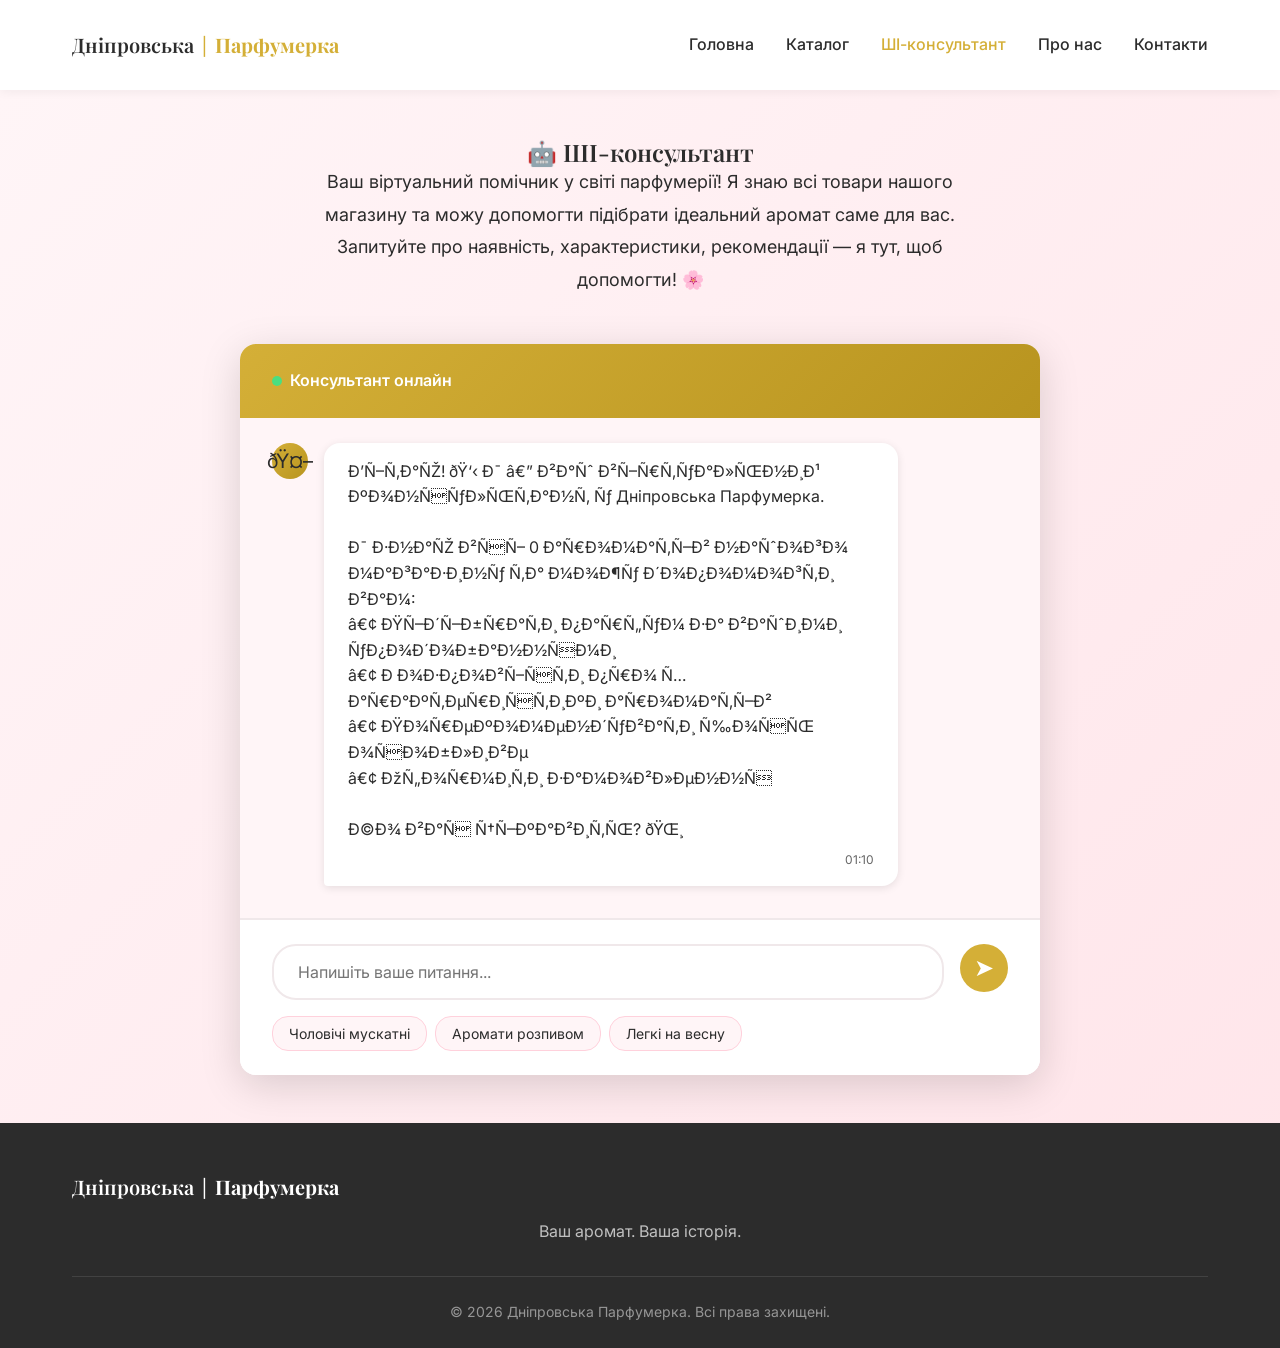
==== commit 5c840699: "Domain" ====
--- a/ai-consultant.html
+++ b/ai-consultant.html
@@ -3,8 +3,8 @@
 <head>
     <meta charset="UTF-8">
     <meta name="viewport" content="width=device-width, initial-scale=1.0">
-    <meta name="description" content="ШІ-консультант Dniprowska Parfumerka — віртуальний помічник з вибору парфумерії">
-    <title>ШІ-консультант — Dniprowska Parfumerka</title>
+    <meta name="description" content="ШІ-консультант Дніпровська Парфумерка — віртуальний помічник з вибору парфумерії">
+    <title>ШІ-консультант — Дніпровська Парфумерка</title>
     <link rel="icon" type="image/png" href="images/brand/favicon.png">
     <link rel="stylesheet" href="style.css">
     <link rel="stylesheet" href="ai-consultant.css">
@@ -15,7 +15,9 @@
         <div class="container">
             <div class="header-content">
                 <a href="index.html" class="logo">
-                    <img src="images/brand/logo-big.png" alt="Dniprowska Parfumerka" class="logo-img">
+                    <span class="logo-text">Дніпровська</span>
+                    <span class="logo-divider">|</span>
+                    <span class="logo-accent">Парфумерка</span>
                 </a>
                 <button class="menu-toggle" aria-label="Меню">
                     <span></span>
@@ -92,20 +94,14 @@
             <div class="footer-content">
                 <div class="footer-brand">
                     <div class="logo">
-                        <img src="images/brand/logo-big.png" alt="Dniprowska Parfumerka" class="logo-img">
+                        <span class="logo-text">Дніпровська</span>
+                        <span class="logo-divider">|</span>
+                        <span class="logo-accent">Парфумерка</span>
                     </div>
                     <p class="footer-text">Ваш аромат. Ваша історія.</p>
                 </div>
                 <div class="footer-bottom">
-                    <p>&copy; 2026 Dniprowska Parfumerka. Всі права захищені.</p>
-                    <p class="footer-credits">
-                        Розробка сайту: Олександр Кравченко 
-                        <a href="https://t.me/+380936429885" target="_blank" class="telegram-link" aria-label="Telegram">
-                            <svg xmlns="http://www.w3.org/2000/svg" width="16" height="16" fill="currentColor" viewBox="0 0 16 16">
-                                <path d="M16 8A8 8 0 1 1 0 8a8 8 0 0 1 16 0zM8.287 5.906c-.778.324-2.334.994-4.666 2.01-.378.15-.577.298-.595.442-.03.243.275.339.69.47l.175.055c.408.133.958.288 1.243.294.26.006.549-.1.868-.32 2.179-1.471 3.304-2.214 3.374-2.23.05-.012.12-.026.166.016.047.041.042.12.037.141-.03.129-1.227 1.241-1.846 1.817-.193.18-.33.307-.358.336a8.154 8.154 0 0 1-.188.186c-.38.366-.664.64.015 1.088.327.216.588.393.85.571.284.194.568.387.936.629.093.06.183.125.27.187.331.236.63.448.997.414.214-.02.435-.22.547-.82.265-1.417.786-4.486.906-5.751a1.426 1.426 0 0 0-.013-.315.337.337 0 0 0-.114-.217.526.526 0 0 0-.31-.093c-.3.005-.763.166-2.984 1.09z"/>
-                            </svg>
-                        </a>
-                    </p>
+                    <p>&copy; 2026 Дніпровська Парфумерка. Всі права захищені.</p>
                 </div>
             </div>
         </div>
--- a/style.css
+++ b/style.css
@@ -140,12 +140,6 @@
 .logo-accent {
     color: var(--color-warm-gold);
     font-weight: 700;
-}
-
-.logo-img {
-    height: 80px;
-    width: auto;
-    display: block;
 }
 
 /* Mobile Menu Toggle */
@@ -880,11 +874,6 @@
     color: var(--color-white);
 }
 
-.footer .logo-img {
-    height: 40px;
-    width: auto;
-}
-
 .footer-text {
     color: rgba(255, 255, 255, 0.7);
     margin-top: var(--spacing-sm);
@@ -899,31 +888,6 @@
 .footer-bottom p {
     color: rgba(255, 255, 255, 0.5);
     font-size: 0.875rem;
-}
-
-.footer-credits {
-    margin-top: var(--spacing-sm);
-    display: flex;
-    align-items: center;
-    justify-content: center;
-    gap: var(--spacing-xs);
-}
-
-.telegram-link {
-    display: inline-flex;
-    align-items: center;
-    color: rgba(255, 255, 255, 0.7);
-    transition: var(--transition);
-}
-
-.telegram-link:hover {
-    color: var(--color-warm-gold);
-    transform: scale(1.1);
-}
-
-.telegram-link svg {
-    width: 18px;
-    height: 18px;
 }
 
 /* Tablet Styles (768px and up) */
--- a/ai-consultant.css
+++ b/ai-consultant.css
@@ -17,13 +17,22 @@
     left: 0;
     width: 100%;
     height: 100%;
-    /* Локальний шлях (як в інших місцях проєкту) */
+    /* ВАРІАНТ 1: GitHub Raw (найкраще для GitHub Pages) */
+    background-image: url('https://raw.githubusercontent.com/sashko1391/kristina-scent/main/images/brand/aibg.jpg');
+    
+    /* ВАРІАНТ 2: Якщо перший не працює, використай це:
+    background-image: url('https://github.com/sashko1391/kristina-scent/blob/main/images/brand/aibg.jpg?raw=true');
+    */
+    
+    /* ВАРІАНТ 3: Якщо файл в тій же папці (локально):
     background-image: url('images/brand/aibg.jpg');
+    */
+    
     background-size: cover;
     background-position: center;
     background-attachment: fixed;
     z-index: 0;
-    opacity: 0.4;
+    opacity: 0.3;
 }
 
 .ai-consultant-section::before {
@@ -33,7 +42,7 @@
     left: 0;
     width: 100%;
     height: 100%;
-    background: linear-gradient(135deg, rgba(255, 245, 247, 0.75) 0%, rgba(255, 228, 233, 0.7) 100%);
+    background: linear-gradient(135deg, rgba(255, 245, 247, 0.95) 0%, rgba(255, 228, 233, 0.9) 100%);
     z-index: 1;
 }
 
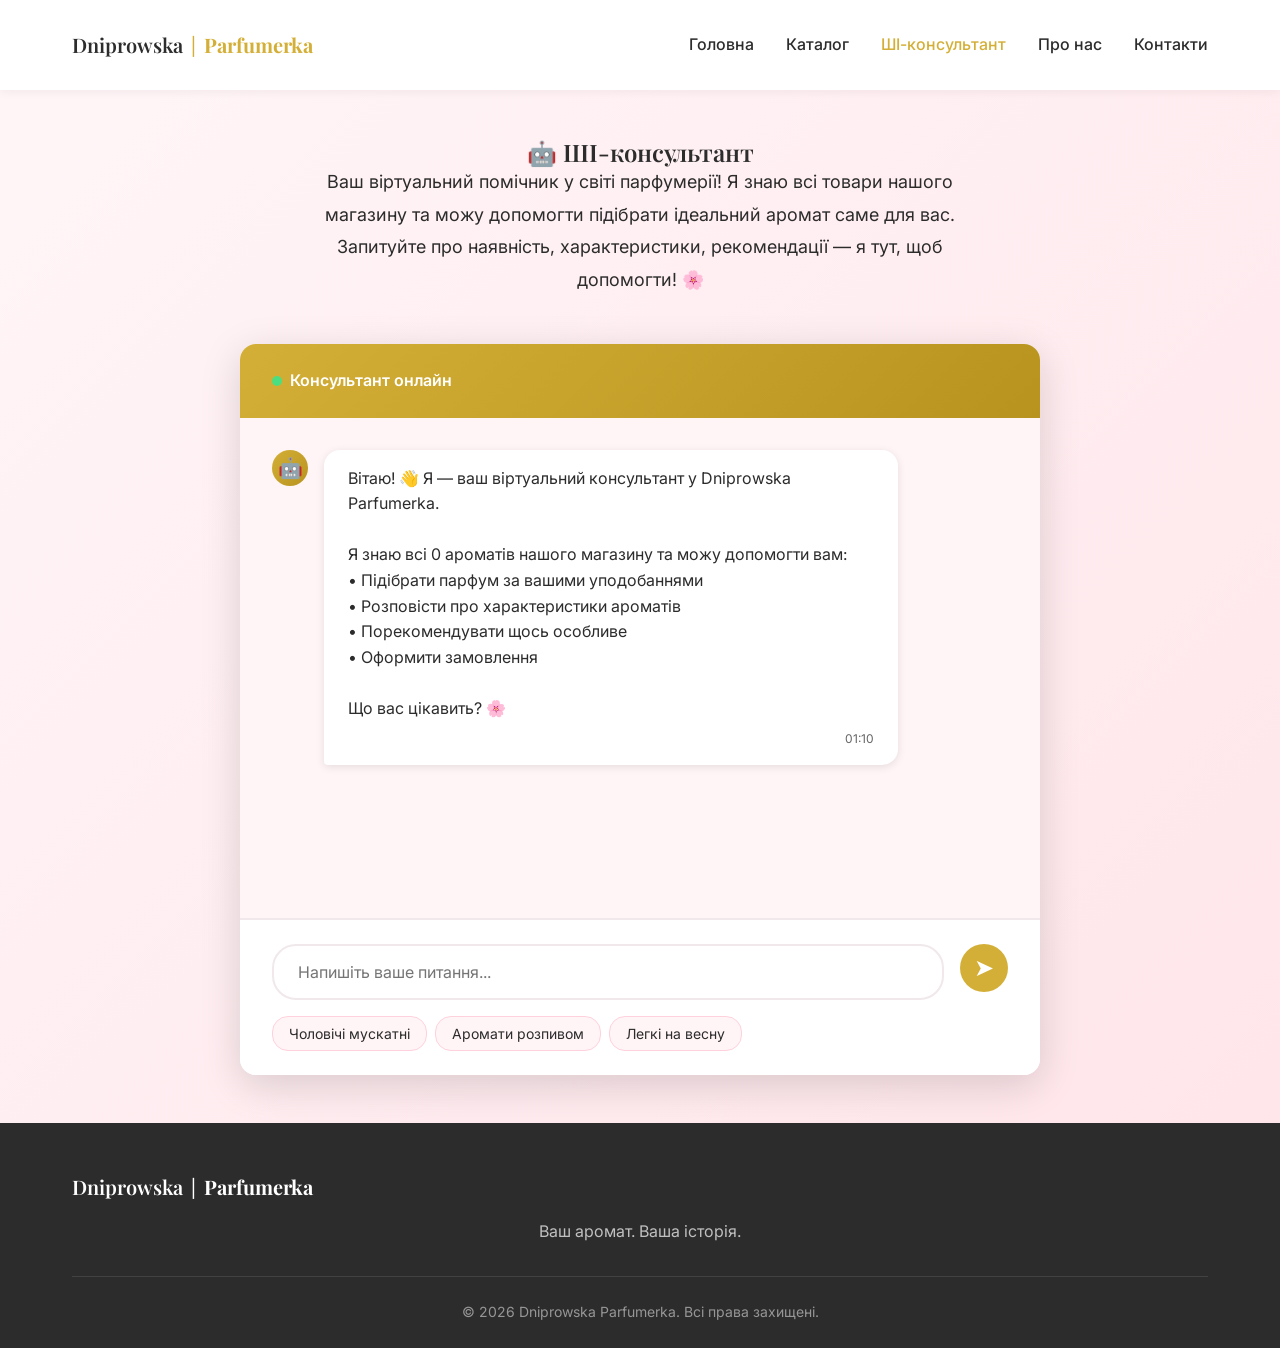
==== commit 15e9a300: "Domain 2" ====
--- a/ai-consultant.html
+++ b/ai-consultant.html
@@ -3,8 +3,8 @@
 <head>
     <meta charset="UTF-8">
     <meta name="viewport" content="width=device-width, initial-scale=1.0">
-    <meta name="description" content="ШІ-консультант Дніпровська Парфумерка — віртуальний помічник з вибору парфумерії">
-    <title>ШІ-консультант — Дніпровська Парфумерка</title>
+    <meta name="description" content="ШІ-консультант Dniprowska Parfumerka — віртуальний помічник з вибору парфумерії">
+    <title>ШІ-консультант — Dniprowska Parfumerka</title>
     <link rel="icon" type="image/png" href="images/brand/favicon.png">
     <link rel="stylesheet" href="style.css">
     <link rel="stylesheet" href="ai-consultant.css">
@@ -15,9 +15,9 @@
         <div class="container">
             <div class="header-content">
                 <a href="index.html" class="logo">
-                    <span class="logo-text">Дніпровська</span>
+                    <span class="logo-text">Dniprowska</span>
                     <span class="logo-divider">|</span>
-                    <span class="logo-accent">Парфумерка</span>
+                    <span class="logo-accent">Parfumerka</span>
                 </a>
                 <button class="menu-toggle" aria-label="Меню">
                     <span></span>
@@ -94,14 +94,14 @@
             <div class="footer-content">
                 <div class="footer-brand">
                     <div class="logo">
-                        <span class="logo-text">Дніпровська</span>
+                        <span class="logo-text">Dniprowska</span>
                         <span class="logo-divider">|</span>
-                        <span class="logo-accent">Парфумерка</span>
+                        <span class="logo-accent">Parfumerka</span>
                     </div>
                     <p class="footer-text">Ваш аромат. Ваша історія.</p>
                 </div>
                 <div class="footer-bottom">
-                    <p>&copy; 2026 Дніпровська Парфумерка. Всі права захищені.</p>
+                    <p>&copy; 2026 Dniprowska Parfumerka. Всі права захищені.</p>
                 </div>
             </div>
         </div>
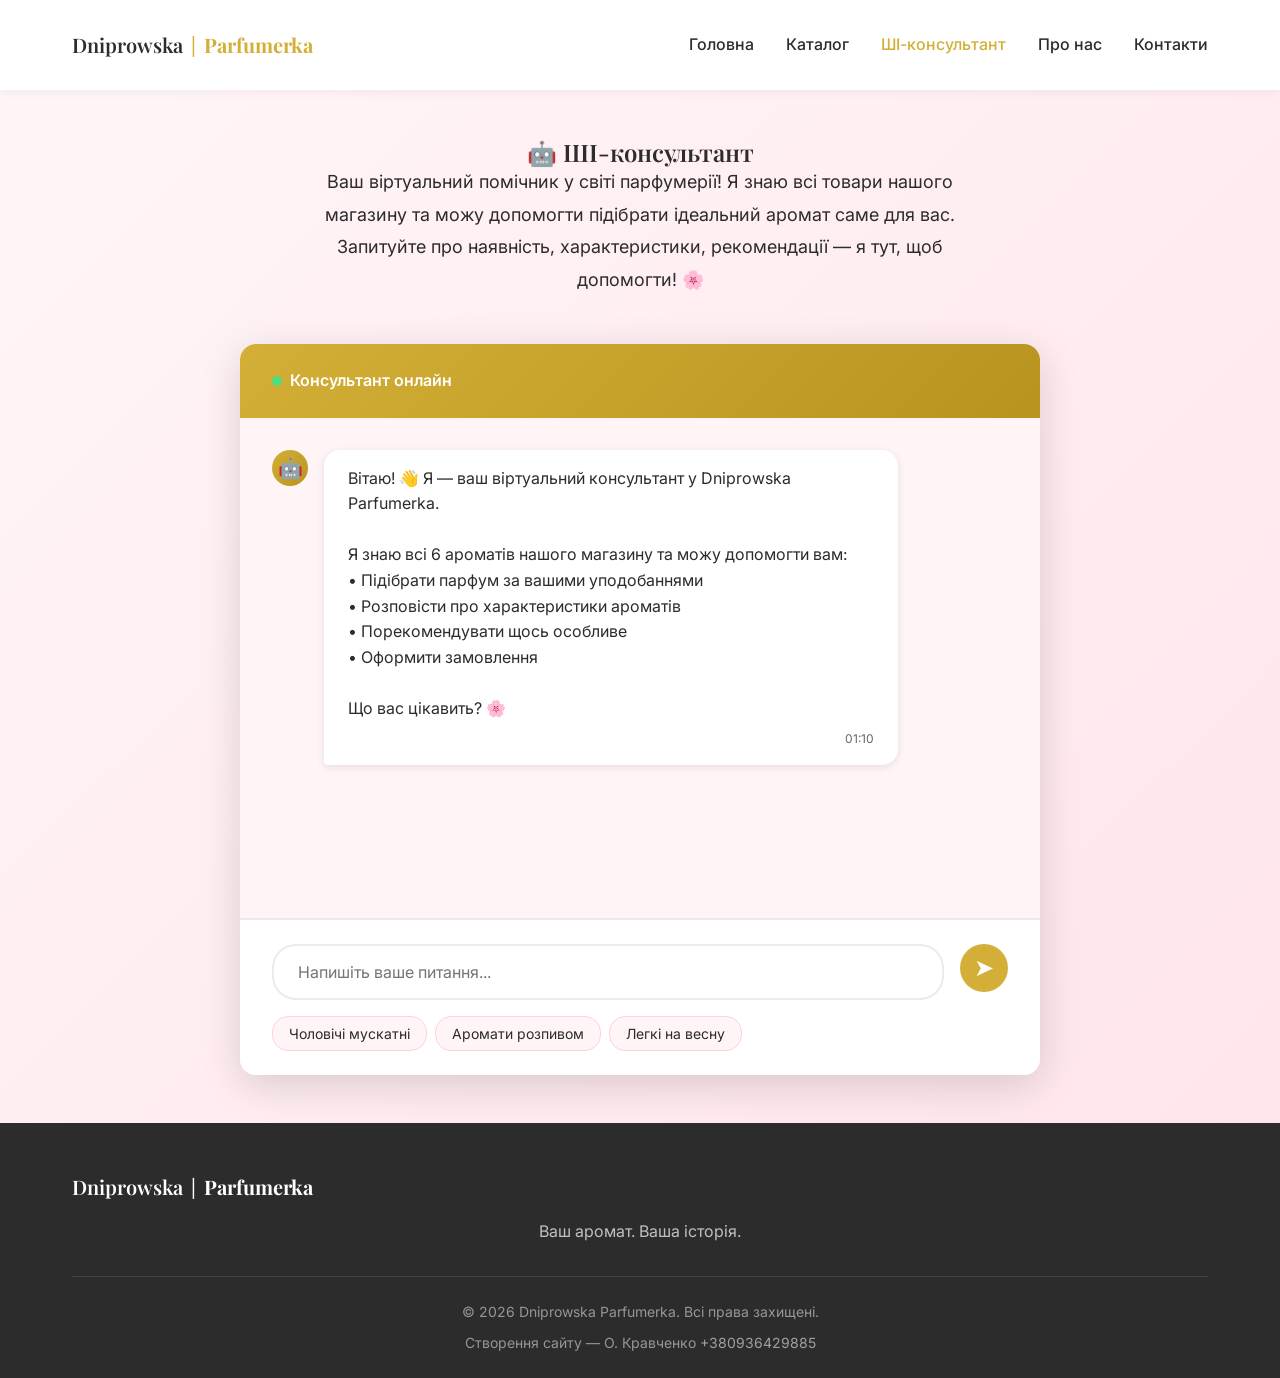
==== commit cb66f37e: "Opus" ====
--- a/ai-consultant.html
+++ b/ai-consultant.html
@@ -102,6 +102,7 @@
                 </div>
                 <div class="footer-bottom">
                     <p>&copy; 2026 Dniprowska Parfumerka. Всі права захищені.</p>
+                    <p class="footer-credit">Створення сайту — О. Кравченко <a href="https://t.me/+380936429885" target="_blank">+380936429885</a></p>
                 </div>
             </div>
         </div>
--- a/style.css
+++ b/style.css
@@ -1,5 +1,5 @@
 /* ========================================
-   KRISTINA | SCENT â€” CSS Styles
+   Dniprowska Parfumerka — CSS Styles
    Mobile-first, Responsive, Soft Luxury
    ======================================== */
 
@@ -148,8 +148,14 @@
     flex-direction: column;
     gap: 5px;
     background: transparent;
-    padding: var(--spacing-xs);
+    padding: 12px;
+    position: relative;
     z-index: 1001;
+    min-width: 44px;
+    min-height: 44px;
+    align-items: center;
+    justify-content: center;
+    -webkit-tap-highlight-color: transparent;
 }
 
 .menu-toggle span {
@@ -253,7 +259,7 @@
     object-fit: cover;
 }
 
-/* Overlay Ð´Ð»Ñ Ñ‡Ð¸Ñ‚Ð°Ð±ÐµÐ»ÑŒÐ½Ð¾ÑÑ‚Ñ– Ñ‚ÐµÐºÑÑ‚Ñƒ */
+/* Overlay для читабельності тексту */
 .hero-slide::before {
     content: '';
     position: absolute;
@@ -890,6 +896,22 @@
     font-size: 0.875rem;
 }
 
+.footer-credit {
+    color: rgba(255, 255, 255, 0.4);
+    font-size: 0.8rem;
+    margin-top: var(--spacing-xs);
+}
+
+.footer-credit a {
+    color: rgba(255, 255, 255, 0.55);
+    text-decoration: none;
+    transition: color 0.3s ease;
+}
+
+.footer-credit a:hover {
+    color: var(--color-warm-gold);
+}
+
 /* Tablet Styles (768px and up) */
 @media (min-width: 768px) {
     .container {
@@ -1025,7 +1047,7 @@
         font-size: 3.5rem;
     }
     
-    /* Categories - 3 columns (2 rows Ã— 3) */
+    /* Categories - 3 columns (2 rows × 3) */
     .categories-large-grid {
         grid-template-columns: repeat(3, 1fr);
     }
